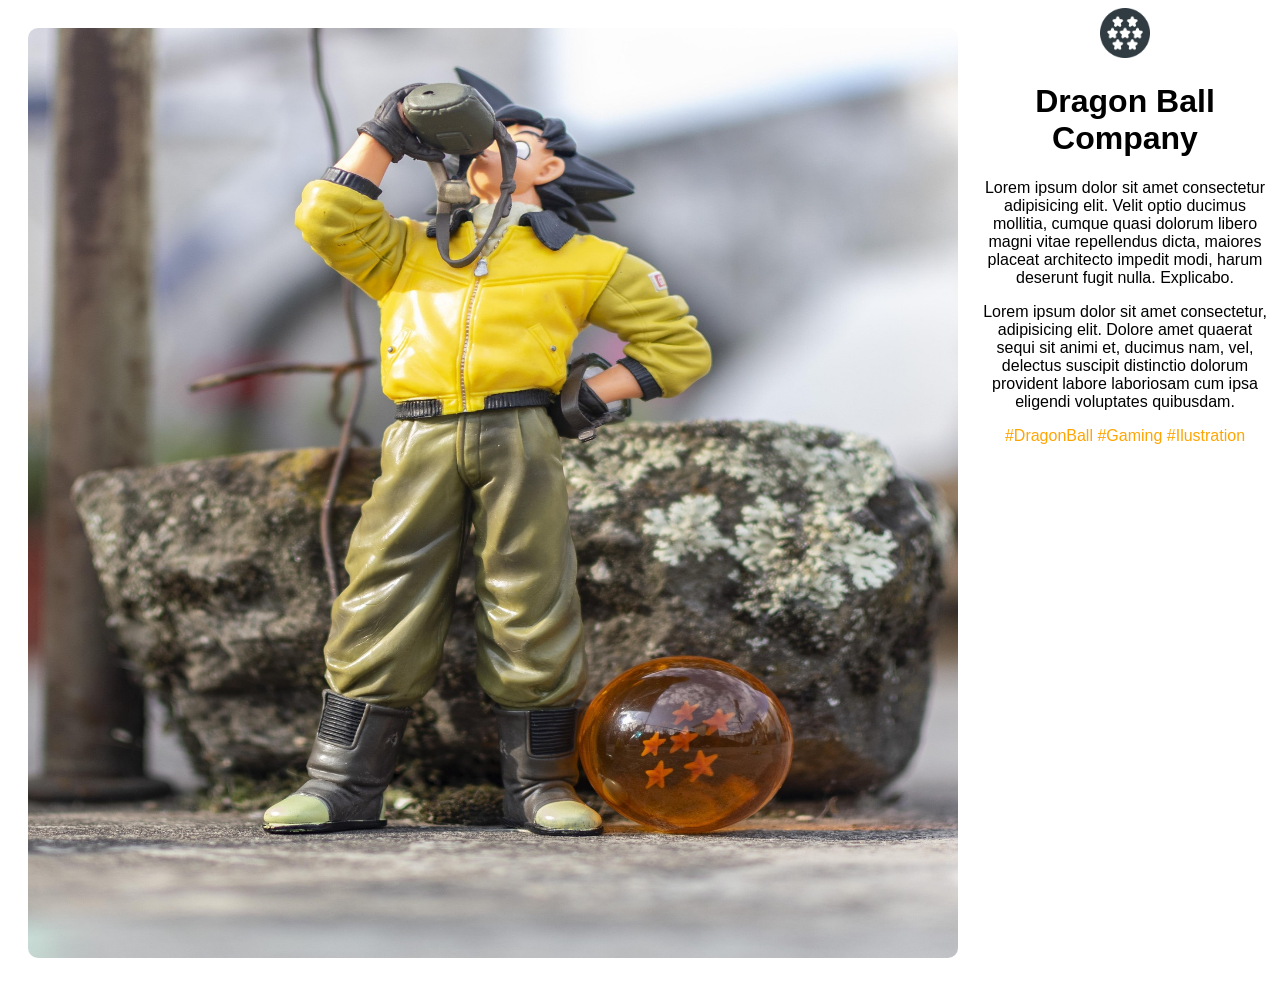
==== at2.html @ 6ca785fe "atualização" ====
<!DOCTYPE html>
<html lang="en">

<head>
    <meta charset="UTF-8">
    <meta name="viewport" content="width=device-width, initial-scale=1.0">
    <title>Document</title>
    <link rel="stylesheet" href="at2.css">
</head>

<body>

    <div class="imagem">
        <img src="image/goku.jpg" alt="">
    </div>
    

    <div class="texto">
        <img src="image/dragonball.png" alt="">
        <h1>Dragon Ball Company</h1>
        <p>Lorem ipsum dolor sit amet consectetur adipisicing elit.
            Velit optio ducimus mollitia, cumque quasi dolorum libero magni vitae repellendus dicta, maiores placeat
            architecto impedit modi, harum deserunt fugit nulla.
            Explicabo.</p>
        <p>Lorem ipsum dolor sit amet consectetur, adipisicing elit.
            Dolore amet quaerat sequi sit animi et, ducimus nam, vel,
            delectus suscipit distinctio dolorum provident labore laboriosam cum ipsa eligendi voluptates quibusdam.</p>
        <p class="hashtag">#DragonBall #Gaming #Ilustration</p>
    </div>

</body>

</html>
---- at2.css ----
body{
    font-family: Arial, Helvetica, sans-serif;
    display: flex;
    justify-content: center;
}

.imagem img{
    height: 930px;
    width: 930px;
    border-radius: 10px;
    margin: 20px;
}

.hashtag{
    color: orange;
}

.texto img{
    height: 50px;
    width: 50px;
    border-radius: 10px;
}

.texto {
    text-align: center;
}
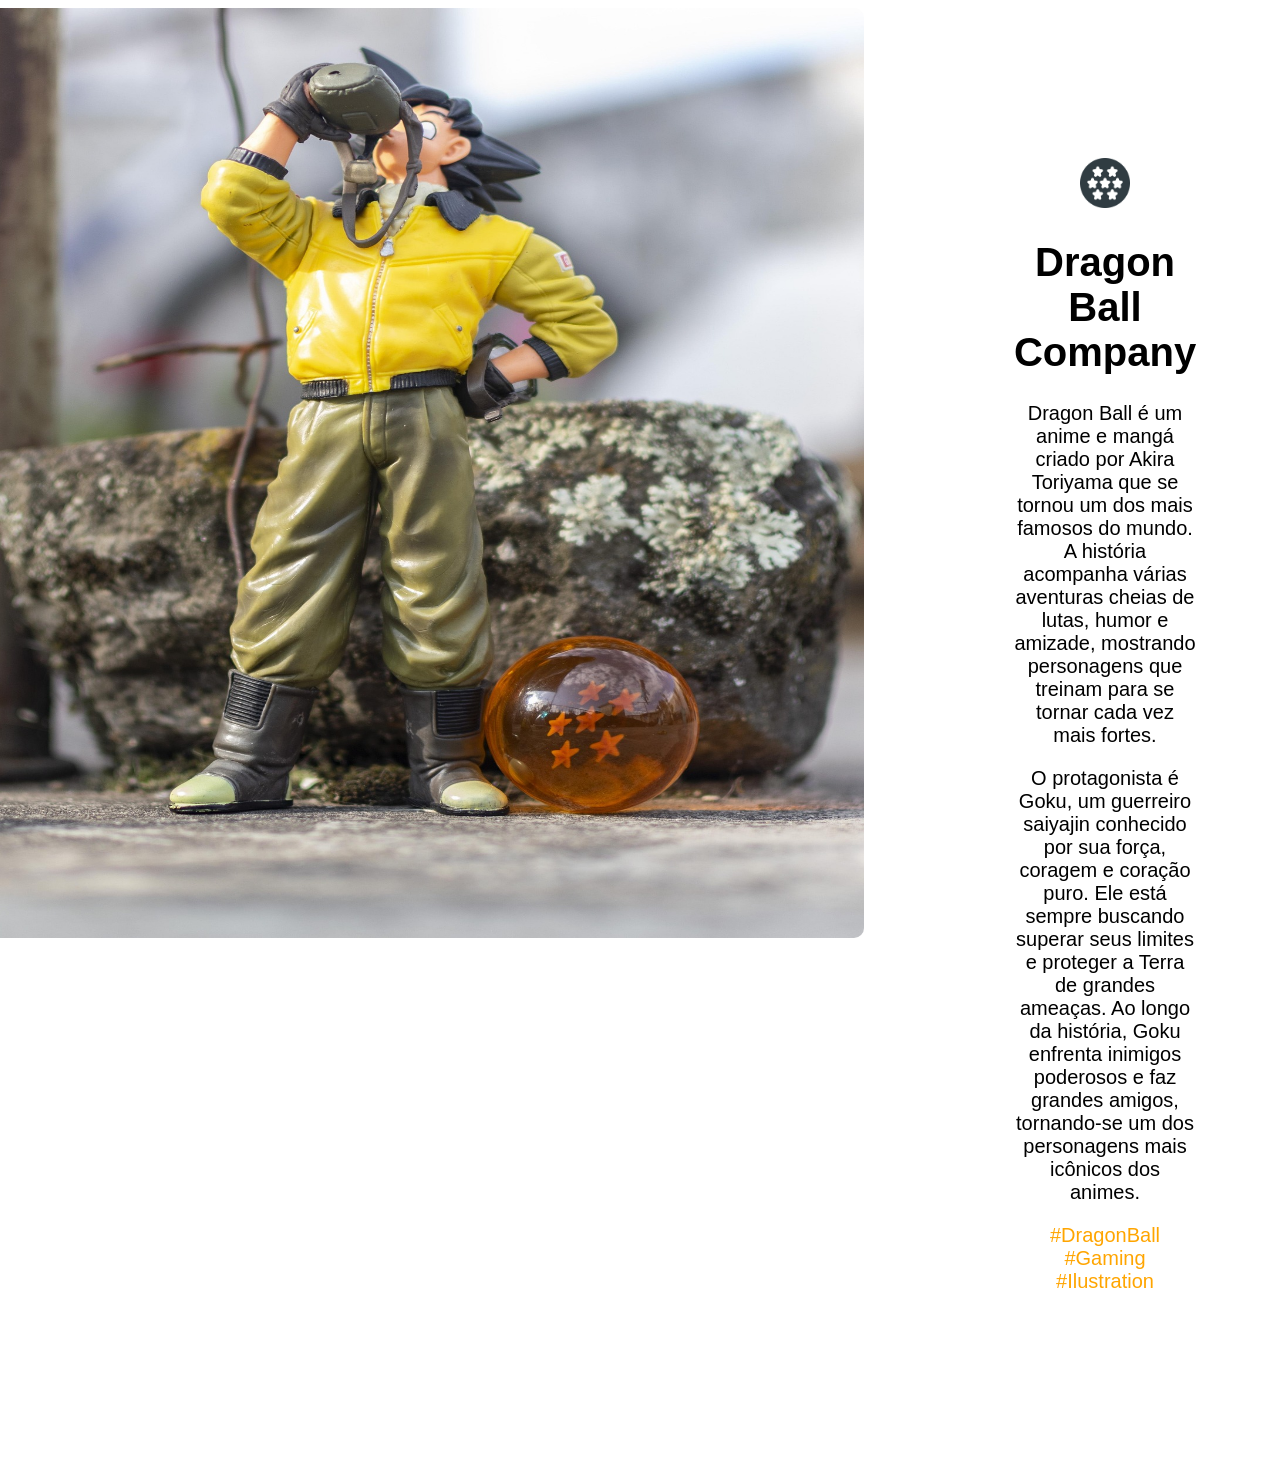
==== commit b4570b2d: "atualização" ====
--- a/at2.html
+++ b/at2.html
@@ -18,13 +18,11 @@
     <div class="texto">
         <img src="image/dragonball.png" alt="">
         <h1>Dragon Ball Company</h1>
-        <p>Lorem ipsum dolor sit amet consectetur adipisicing elit.
-            Velit optio ducimus mollitia, cumque quasi dolorum libero magni vitae repellendus dicta, maiores placeat
-            architecto impedit modi, harum deserunt fugit nulla.
-            Explicabo.</p>
-        <p>Lorem ipsum dolor sit amet consectetur, adipisicing elit.
-            Dolore amet quaerat sequi sit animi et, ducimus nam, vel,
-            delectus suscipit distinctio dolorum provident labore laboriosam cum ipsa eligendi voluptates quibusdam.</p>
+        <p>Dragon Ball é um anime e mangá criado por Akira Toriyama que se tornou um dos mais famosos do mundo. 
+            A história acompanha várias aventuras cheias de lutas, humor e amizade, mostrando personagens que treinam para se tornar cada vez mais fortes.</p>
+        <p>O protagonista é Goku, um guerreiro saiyajin conhecido por sua força, coragem e coração puro. 
+            Ele está sempre buscando superar seus limites e proteger a Terra de grandes ameaças. 
+            Ao longo da história, Goku enfrenta inimigos poderosos e faz grandes amigos, tornando-se um dos personagens mais icônicos dos animes. </p>
         <p class="hashtag">#DragonBall #Gaming #Ilustration</p>
     </div>
 
--- a/at2.css
+++ b/at2.css
@@ -2,13 +2,13 @@
     font-family: Arial, Helvetica, sans-serif;
     display: flex;
     justify-content: center;
+    
 }
 
 .imagem img{
     height: 930px;
     width: 930px;
     border-radius: 10px;
-    margin: 20px;
 }
 
 .hashtag{
@@ -23,5 +23,7 @@
 
 .texto {
     text-align: center;
+    padding: 150px;
+    font-size: 20px;
 }
 
